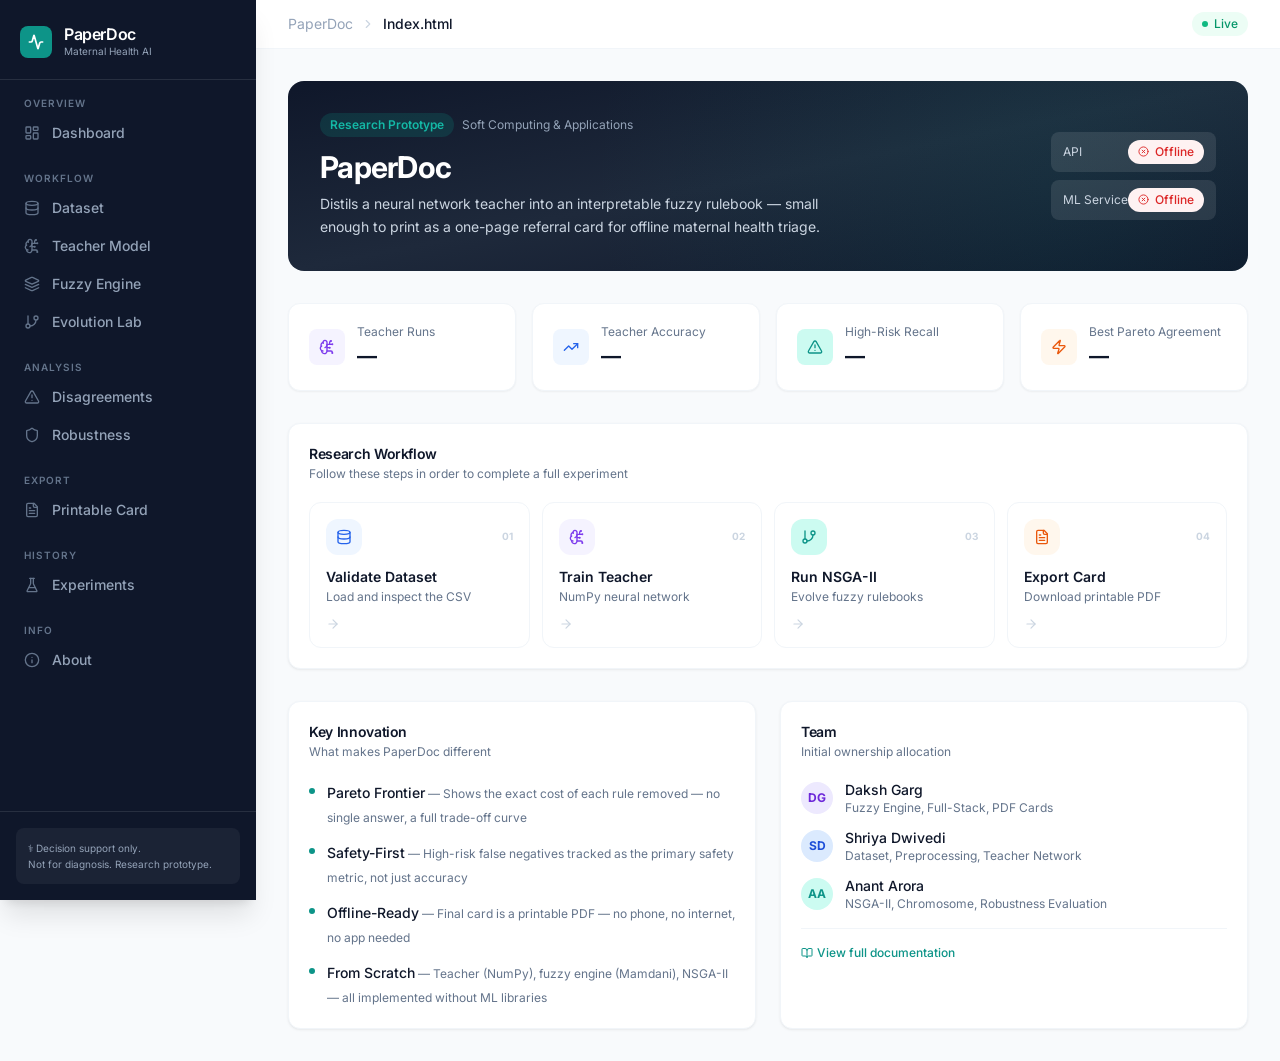
==== index.html @ ef1c9f7b "Deploy PaperDoc maternal-health frontend" ====
<!doctype html>
<html lang="en">
  <head>
    <meta charset="UTF-8" />
    <meta name="viewport" content="width=device-width, initial-scale=1.0" />
    <title>PaperDoc</title>
    <script type="module" crossorigin src="/assets/index-Bn9u6QjT.js"></script>
    <link rel="stylesheet" crossorigin href="/assets/index-B3t8Y9xu.css">
  </head>
  <body class="bg-slate-50">
    <div id="root"></div>
  </body>
</html>
---- assets/index-B3t8Y9xu.css ----
@import"https://fonts.googleapis.com/css2?family=Inter:wght@300;400;500;600;700&display=swap";*,:before,:after{--tw-border-spacing-x: 0;--tw-border-spacing-y: 0;--tw-translate-x: 0;--tw-translate-y: 0;--tw-rotate: 0;--tw-skew-x: 0;--tw-skew-y: 0;--tw-scale-x: 1;--tw-scale-y: 1;--tw-pan-x: ;--tw-pan-y: ;--tw-pinch-zoom: ;--tw-scroll-snap-strictness: proximity;--tw-gradient-from-position: ;--tw-gradient-via-position: ;--tw-gradient-to-position: ;--tw-ordinal: ;--tw-slashed-zero: ;--tw-numeric-figure: ;--tw-numeric-spacing: ;--tw-numeric-fraction: ;--tw-ring-inset: ;--tw-ring-offset-width: 0px;--tw-ring-offset-color: #fff;--tw-ring-color: rgb(59 130 246 / .5);--tw-ring-offset-shadow: 0 0 #0000;--tw-ring-shadow: 0 0 #0000;--tw-shadow: 0 0 #0000;--tw-shadow-colored: 0 0 #0000;--tw-blur: ;--tw-brightness: ;--tw-contrast: ;--tw-grayscale: ;--tw-hue-rotate: ;--tw-invert: ;--tw-saturate: ;--tw-sepia: ;--tw-drop-shadow: ;--tw-backdrop-blur: ;--tw-backdrop-brightness: ;--tw-backdrop-contrast: ;--tw-backdrop-grayscale: ;--tw-backdrop-hue-rotate: ;--tw-backdrop-invert: ;--tw-backdrop-opacity: ;--tw-backdrop-saturate: ;--tw-backdrop-sepia: ;--tw-contain-size: ;--tw-contain-layout: ;--tw-contain-paint: ;--tw-contain-style: }::backdrop{--tw-border-spacing-x: 0;--tw-border-spacing-y: 0;--tw-translate-x: 0;--tw-translate-y: 0;--tw-rotate: 0;--tw-skew-x: 0;--tw-skew-y: 0;--tw-scale-x: 1;--tw-scale-y: 1;--tw-pan-x: ;--tw-pan-y: ;--tw-pinch-zoom: ;--tw-scroll-snap-strictness: proximity;--tw-gradient-from-position: ;--tw-gradient-via-position: ;--tw-gradient-to-position: ;--tw-ordinal: ;--tw-slashed-zero: ;--tw-numeric-figure: ;--tw-numeric-spacing: ;--tw-numeric-fraction: ;--tw-ring-inset: ;--tw-ring-offset-width: 0px;--tw-ring-offset-color: #fff;--tw-ring-color: rgb(59 130 246 / .5);--tw-ring-offset-shadow: 0 0 #0000;--tw-ring-shadow: 0 0 #0000;--tw-shadow: 0 0 #0000;--tw-shadow-colored: 0 0 #0000;--tw-blur: ;--tw-brightness: ;--tw-contrast: ;--tw-grayscale: ;--tw-hue-rotate: ;--tw-invert: ;--tw-saturate: ;--tw-sepia: ;--tw-drop-shadow: ;--tw-backdrop-blur: ;--tw-backdrop-brightness: ;--tw-backdrop-contrast: ;--tw-backdrop-grayscale: ;--tw-backdrop-hue-rotate: ;--tw-backdrop-invert: ;--tw-backdrop-opacity: ;--tw-backdrop-saturate: ;--tw-backdrop-sepia: ;--tw-contain-size: ;--tw-contain-layout: ;--tw-contain-paint: ;--tw-contain-style: }*,:before,:after{box-sizing:border-box;border-width:0;border-style:solid;border-color:#e5e7eb}:before,:after{--tw-content: ""}html,:host{line-height:1.5;-webkit-text-size-adjust:100%;-moz-tab-size:4;-o-tab-size:4;tab-size:4;font-family:Inter,system-ui,sans-serif;font-feature-settings:normal;font-variation-settings:normal;-webkit-tap-highlight-color:transparent}body{margin:0;line-height:inherit}hr{height:0;color:inherit;border-top-width:1px}abbr:where([title]){-webkit-text-decoration:underline dotted;text-decoration:underline dotted}h1,h2,h3,h4,h5,h6{font-size:inherit;font-weight:inherit}a{color:inherit;text-decoration:inherit}b,strong{font-weight:bolder}code,kbd,samp,pre{font-family:ui-monospace,SFMono-Regular,Menlo,Monaco,Consolas,Liberation Mono,Courier New,monospace;font-feature-settings:normal;font-variation-settings:normal;font-size:1em}small{font-size:80%}sub,sup{font-size:75%;line-height:0;position:relative;vertical-align:baseline}sub{bottom:-.25em}sup{top:-.5em}table{text-indent:0;border-color:inherit;border-collapse:collapse}button,input,optgroup,select,textarea{font-family:inherit;font-feature-settings:inherit;font-variation-settings:inherit;font-size:100%;font-weight:inherit;line-height:inherit;letter-spacing:inherit;color:inherit;margin:0;padding:0}button,select{text-transform:none}button,input:where([type=button]),input:where([type=reset]),input:where([type=submit]){-webkit-appearance:button;background-color:transparent;background-image:none}:-moz-focusring{outline:auto}:-moz-ui-invalid{box-shadow:none}progress{vertical-align:baseline}::-webkit-inner-spin-button,::-webkit-outer-spin-button{height:auto}[type=search]{-webkit-appearance:textfield;outline-offset:-2px}::-webkit-search-decoration{-webkit-appearance:none}::-webkit-file-upload-button{-webkit-appearance:button;font:inherit}summary{display:list-item}blockquote,dl,dd,h1,h2,h3,h4,h5,h6,hr,figure,p,pre{margin:0}fieldset{margin:0;padding:0}legend{padding:0}ol,ul,menu{list-style:none;margin:0;padding:0}dialog{padding:0}textarea{resize:vertical}input::-moz-placeholder,textarea::-moz-placeholder{opacity:1;color:#9ca3af}input::placeholder,textarea::placeholder{opacity:1;color:#9ca3af}button,[role=button]{cursor:pointer}:disabled{cursor:default}img,svg,video,canvas,audio,iframe,embed,object{display:block;vertical-align:middle}img,video{max-width:100%;height:auto}[hidden]:where(:not([hidden=until-found])){display:none}*{--tw-border-opacity: 1;border-color:rgb(226 232 240 / var(--tw-border-opacity, 1))}body{--tw-bg-opacity: 1;background-color:rgb(248 250 252 / var(--tw-bg-opacity, 1));--tw-text-opacity: 1;color:rgb(30 41 59 / var(--tw-text-opacity, 1));-webkit-font-smoothing:antialiased;-moz-osx-font-smoothing:grayscale;font-family:Inter,system-ui,sans-serif}:focus-visible{outline:2px solid transparent;outline-offset:2px;--tw-ring-offset-shadow: var(--tw-ring-inset) 0 0 0 var(--tw-ring-offset-width) var(--tw-ring-offset-color);--tw-ring-shadow: var(--tw-ring-inset) 0 0 0 calc(2px + var(--tw-ring-offset-width)) var(--tw-ring-color);box-shadow:var(--tw-ring-offset-shadow),var(--tw-ring-shadow),var(--tw-shadow, 0 0 #0000);--tw-ring-opacity: 1;--tw-ring-color: rgb(13 148 136 / var(--tw-ring-opacity, 1));--tw-ring-offset-width: 2px}.btn-primary{display:inline-flex;align-items:center;gap:.5rem;border-radius:.5rem;--tw-bg-opacity: 1;background-color:rgb(13 148 136 / var(--tw-bg-opacity, 1));padding:.5rem 1rem;font-size:.875rem;line-height:1.25rem;font-weight:500;--tw-text-opacity: 1;color:rgb(255 255 255 / var(--tw-text-opacity, 1));--tw-shadow: 0 1px 2px 0 rgb(0 0 0 / .05);--tw-shadow-colored: 0 1px 2px 0 var(--tw-shadow-color);box-shadow:var(--tw-ring-offset-shadow, 0 0 #0000),var(--tw-ring-shadow, 0 0 #0000),var(--tw-shadow);transition-property:all;transition-timing-function:cubic-bezier(.4,0,.2,1);transition-duration:.15s}.btn-primary:hover{--tw-bg-opacity: 1;background-color:rgb(15 118 110 / var(--tw-bg-opacity, 1))}.btn-primary:active{--tw-scale-x: .95;--tw-scale-y: .95;transform:translate(var(--tw-translate-x),var(--tw-translate-y)) rotate(var(--tw-rotate)) skew(var(--tw-skew-x)) skewY(var(--tw-skew-y)) scaleX(var(--tw-scale-x)) scaleY(var(--tw-scale-y))}.btn-primary:disabled{cursor:not-allowed;opacity:.4}.btn-secondary{display:inline-flex;align-items:center;gap:.5rem;border-radius:.5rem;border-width:1px;--tw-border-opacity: 1;border-color:rgb(226 232 240 / var(--tw-border-opacity, 1));--tw-bg-opacity: 1;background-color:rgb(255 255 255 / var(--tw-bg-opacity, 1));padding:.5rem 1rem;font-size:.875rem;line-height:1.25rem;font-weight:500;--tw-text-opacity: 1;color:rgb(51 65 85 / var(--tw-text-opacity, 1));--tw-shadow: 0 1px 2px 0 rgb(0 0 0 / .05);--tw-shadow-colored: 0 1px 2px 0 var(--tw-shadow-color);box-shadow:var(--tw-ring-offset-shadow, 0 0 #0000),var(--tw-ring-shadow, 0 0 #0000),var(--tw-shadow);transition-property:all;transition-timing-function:cubic-bezier(.4,0,.2,1);transition-duration:.15s}.btn-secondary:hover{--tw-border-opacity: 1;border-color:rgb(203 213 225 / var(--tw-border-opacity, 1));--tw-bg-opacity: 1;background-color:rgb(248 250 252 / var(--tw-bg-opacity, 1))}.btn-secondary:active{--tw-scale-x: .95;--tw-scale-y: .95;transform:translate(var(--tw-translate-x),var(--tw-translate-y)) rotate(var(--tw-rotate)) skew(var(--tw-skew-x)) skewY(var(--tw-skew-y)) scaleX(var(--tw-scale-x)) scaleY(var(--tw-scale-y))}.btn-secondary:disabled{cursor:not-allowed;opacity:.4}.btn-navy{display:inline-flex;align-items:center;gap:.5rem;border-radius:.5rem;--tw-bg-opacity: 1;background-color:rgb(15 23 42 / var(--tw-bg-opacity, 1));padding:.5rem 1rem;font-size:.875rem;line-height:1.25rem;font-weight:500;--tw-text-opacity: 1;color:rgb(255 255 255 / var(--tw-text-opacity, 1));--tw-shadow: 0 1px 2px 0 rgb(0 0 0 / .05);--tw-shadow-colored: 0 1px 2px 0 var(--tw-shadow-color);box-shadow:var(--tw-ring-offset-shadow, 0 0 #0000),var(--tw-ring-shadow, 0 0 #0000),var(--tw-shadow);transition-property:all;transition-timing-function:cubic-bezier(.4,0,.2,1);transition-duration:.15s}.btn-navy:hover{--tw-bg-opacity: 1;background-color:rgb(30 41 59 / var(--tw-bg-opacity, 1))}.btn-navy:active{--tw-scale-x: .95;--tw-scale-y: .95;transform:translate(var(--tw-translate-x),var(--tw-translate-y)) rotate(var(--tw-rotate)) skew(var(--tw-skew-x)) skewY(var(--tw-skew-y)) scaleX(var(--tw-scale-x)) scaleY(var(--tw-scale-y))}.btn-navy:disabled{cursor:not-allowed;opacity:.4}.input-field{width:100%;border-radius:.5rem;border-width:1px;--tw-border-opacity: 1;border-color:rgb(226 232 240 / var(--tw-border-opacity, 1));--tw-bg-opacity: 1;background-color:rgb(255 255 255 / var(--tw-bg-opacity, 1));padding:.5rem .75rem;font-size:.875rem;line-height:1.25rem;transition-property:color,background-color,border-color,text-decoration-color,fill,stroke;transition-timing-function:cubic-bezier(.4,0,.2,1);transition-duration:.15s}.input-field::-moz-placeholder{--tw-text-opacity: 1;color:rgb(148 163 184 / var(--tw-text-opacity, 1))}.input-field::placeholder{--tw-text-opacity: 1;color:rgb(148 163 184 / var(--tw-text-opacity, 1))}.input-field:focus{--tw-border-opacity: 1;border-color:rgb(13 148 136 / var(--tw-border-opacity, 1));outline:2px solid transparent;outline-offset:2px;--tw-ring-offset-shadow: var(--tw-ring-inset) 0 0 0 var(--tw-ring-offset-width) var(--tw-ring-offset-color);--tw-ring-shadow: var(--tw-ring-inset) 0 0 0 calc(2px + var(--tw-ring-offset-width)) var(--tw-ring-color);box-shadow:var(--tw-ring-offset-shadow),var(--tw-ring-shadow),var(--tw-shadow, 0 0 #0000);--tw-ring-color: rgb(13 148 136 / .3)}.badge-high{display:inline-flex;align-items:center;border-radius:9999px;--tw-bg-opacity: 1;background-color:rgb(254 226 226 / var(--tw-bg-opacity, 1));padding:.125rem .5rem;font-size:11px;font-weight:600;--tw-text-opacity: 1;color:rgb(185 28 28 / var(--tw-text-opacity, 1))}.badge-mid{display:inline-flex;align-items:center;border-radius:9999px;--tw-bg-opacity: 1;background-color:rgb(254 243 199 / var(--tw-bg-opacity, 1));padding:.125rem .5rem;font-size:11px;font-weight:600;--tw-text-opacity: 1;color:rgb(180 83 9 / var(--tw-text-opacity, 1))}.badge-low{display:inline-flex;align-items:center;border-radius:9999px;--tw-bg-opacity: 1;background-color:rgb(209 250 229 / var(--tw-bg-opacity, 1));padding:.125rem .5rem;font-size:11px;font-weight:600;--tw-text-opacity: 1;color:rgb(4 120 87 / var(--tw-text-opacity, 1))}.stat-card{border-radius:.75rem;border-width:1px;--tw-border-opacity: 1;border-color:rgb(241 245 249 / var(--tw-border-opacity, 1));--tw-bg-opacity: 1;background-color:rgb(255 255 255 / var(--tw-bg-opacity, 1));padding:1.25rem;--tw-shadow: 0 1px 2px 0 rgb(0 0 0 / .05);--tw-shadow-colored: 0 1px 2px 0 var(--tw-shadow-color);box-shadow:var(--tw-ring-offset-shadow, 0 0 #0000),var(--tw-ring-shadow, 0 0 #0000),var(--tw-shadow);transition-property:box-shadow;transition-timing-function:cubic-bezier(.4,0,.2,1);transition-duration:.15s}.stat-card:hover{--tw-shadow: 0 4px 6px -1px rgb(0 0 0 / .1), 0 2px 4px -2px rgb(0 0 0 / .1);--tw-shadow-colored: 0 4px 6px -1px var(--tw-shadow-color), 0 2px 4px -2px var(--tw-shadow-color);box-shadow:var(--tw-ring-offset-shadow, 0 0 #0000),var(--tw-ring-shadow, 0 0 #0000),var(--tw-shadow)}.section-title{font-size:1.25rem;line-height:1.75rem;font-weight:600;letter-spacing:-.025em;--tw-text-opacity: 1;color:rgb(15 23 42 / var(--tw-text-opacity, 1))}.page-header{margin-bottom:1.5rem;border-bottom-width:1px;--tw-border-opacity: 1;border-color:rgb(241 245 249 / var(--tw-border-opacity, 1));padding-bottom:1rem}.collapse{visibility:collapse}.static{position:static}.fixed{position:fixed}.absolute{position:absolute}.relative{position:relative}.sticky{position:sticky}.inset-0{top:0;right:0;bottom:0;left:0}.top-0{top:0}.z-10{z-index:10}.z-20{z-index:20}.mx-auto{margin-left:auto;margin-right:auto}.mb-1{margin-bottom:.25rem}.mb-2{margin-bottom:.5rem}.mb-3{margin-bottom:.75rem}.mb-4{margin-bottom:1rem}.mb-5{margin-bottom:1.25rem}.ml-1{margin-left:.25rem}.ml-2{margin-left:.5rem}.ml-4{margin-left:1rem}.ml-64{margin-left:16rem}.ml-auto{margin-left:auto}.mt-0\.5{margin-top:.125rem}.mt-1{margin-top:.25rem}.mt-1\.5{margin-top:.375rem}.mt-2{margin-top:.5rem}.mt-3{margin-top:.75rem}.mt-4{margin-top:1rem}.block{display:block}.inline-block{display:inline-block}.flex{display:flex}.inline-flex{display:inline-flex}.table{display:table}.grid{display:grid}.contents{display:contents}.hidden{display:none}.h-0\.5{height:.125rem}.h-1{height:.25rem}.h-1\.5{height:.375rem}.h-10{height:2.5rem}.h-14{height:3.5rem}.h-2{height:.5rem}.h-28{height:7rem}.h-3{height:.75rem}.h-3\.5{height:.875rem}.h-56{height:14rem}.h-6{height:1.5rem}.h-64{height:16rem}.h-8{height:2rem}.h-9{height:2.25rem}.h-full{height:100%}.max-h-48{max-height:12rem}.max-h-72{max-height:18rem}.min-h-screen{min-height:100vh}.w-1{width:.25rem}.w-1\.5{width:.375rem}.w-10{width:2.5rem}.w-14{width:3.5rem}.w-2\.5{width:.625rem}.w-20{width:5rem}.w-3{width:.75rem}.w-3\.5{width:.875rem}.w-6{width:1.5rem}.w-64{width:16rem}.w-8{width:2rem}.w-9{width:2.25rem}.w-fit{width:-moz-fit-content;width:fit-content}.w-full{width:100%}.min-w-24{min-width:6rem}.min-w-40{min-width:10rem}.max-w-3xl{max-width:48rem}.max-w-5xl{max-width:64rem}.max-w-6xl{max-width:72rem}.max-w-lg{max-width:32rem}.max-w-sm{max-width:24rem}.max-w-xs{max-width:20rem}.flex-1{flex:1 1 0%}.shrink-0{flex-shrink:0}.border-collapse{border-collapse:collapse}@keyframes pulse{50%{opacity:.5}}.animate-pulse{animation:pulse 2s cubic-bezier(.4,0,.6,1) infinite}@keyframes spin{to{transform:rotate(360deg)}}.animate-spin{animation:spin 1s linear infinite}.cursor-pointer{cursor:pointer}.appearance-none{-webkit-appearance:none;-moz-appearance:none;appearance:none}.grid-cols-2{grid-template-columns:repeat(2,minmax(0,1fr))}.grid-cols-3{grid-template-columns:repeat(3,minmax(0,1fr))}.flex-col{flex-direction:column}.flex-wrap{flex-wrap:wrap}.items-start{align-items:flex-start}.items-end{align-items:flex-end}.items-center{align-items:center}.justify-center{justify-content:center}.justify-between{justify-content:space-between}.gap-1{gap:.25rem}.gap-1\.5{gap:.375rem}.gap-2{gap:.5rem}.gap-3{gap:.75rem}.gap-4{gap:1rem}.gap-6{gap:1.5rem}.space-y-0\.5>:not([hidden])~:not([hidden]){--tw-space-y-reverse: 0;margin-top:calc(.125rem * calc(1 - var(--tw-space-y-reverse)));margin-bottom:calc(.125rem * var(--tw-space-y-reverse))}.space-y-1>:not([hidden])~:not([hidden]){--tw-space-y-reverse: 0;margin-top:calc(.25rem * calc(1 - var(--tw-space-y-reverse)));margin-bottom:calc(.25rem * var(--tw-space-y-reverse))}.space-y-1\.5>:not([hidden])~:not([hidden]){--tw-space-y-reverse: 0;margin-top:calc(.375rem * calc(1 - var(--tw-space-y-reverse)));margin-bottom:calc(.375rem * var(--tw-space-y-reverse))}.space-y-2>:not([hidden])~:not([hidden]){--tw-space-y-reverse: 0;margin-top:calc(.5rem * calc(1 - var(--tw-space-y-reverse)));margin-bottom:calc(.5rem * var(--tw-space-y-reverse))}.space-y-3>:not([hidden])~:not([hidden]){--tw-space-y-reverse: 0;margin-top:calc(.75rem * calc(1 - var(--tw-space-y-reverse)));margin-bottom:calc(.75rem * var(--tw-space-y-reverse))}.space-y-4>:not([hidden])~:not([hidden]){--tw-space-y-reverse: 0;margin-top:calc(1rem * calc(1 - var(--tw-space-y-reverse)));margin-bottom:calc(1rem * var(--tw-space-y-reverse))}.space-y-5>:not([hidden])~:not([hidden]){--tw-space-y-reverse: 0;margin-top:calc(1.25rem * calc(1 - var(--tw-space-y-reverse)));margin-bottom:calc(1.25rem * var(--tw-space-y-reverse))}.space-y-6>:not([hidden])~:not([hidden]){--tw-space-y-reverse: 0;margin-top:calc(1.5rem * calc(1 - var(--tw-space-y-reverse)));margin-bottom:calc(1.5rem * var(--tw-space-y-reverse))}.space-y-8>:not([hidden])~:not([hidden]){--tw-space-y-reverse: 0;margin-top:calc(2rem * calc(1 - var(--tw-space-y-reverse)));margin-bottom:calc(2rem * var(--tw-space-y-reverse))}.overflow-auto{overflow:auto}.overflow-hidden{overflow:hidden}.overflow-x-auto{overflow-x:auto}.overflow-y-auto{overflow-y:auto}.truncate{overflow:hidden;text-overflow:ellipsis;white-space:nowrap}.rounded-2xl{border-radius:1rem}.rounded-full{border-radius:9999px}.rounded-lg{border-radius:.5rem}.rounded-sm{border-radius:.125rem}.rounded-xl{border-radius:.75rem}.border{border-width:1px}.border-2{border-width:2px}.border-b{border-bottom-width:1px}.border-t{border-top-width:1px}.border-accent\/30{border-color:#0d94884d}.border-amber-100{--tw-border-opacity: 1;border-color:rgb(254 243 199 / var(--tw-border-opacity, 1))}.border-amber-200{--tw-border-opacity: 1;border-color:rgb(253 230 138 / var(--tw-border-opacity, 1))}.border-emerald-100{--tw-border-opacity: 1;border-color:rgb(209 250 229 / var(--tw-border-opacity, 1))}.border-emerald-200{--tw-border-opacity: 1;border-color:rgb(167 243 208 / var(--tw-border-opacity, 1))}.border-red-100{--tw-border-opacity: 1;border-color:rgb(254 226 226 / var(--tw-border-opacity, 1))}.border-red-200{--tw-border-opacity: 1;border-color:rgb(254 202 202 / var(--tw-border-opacity, 1))}.border-slate-100{--tw-border-opacity: 1;border-color:rgb(241 245 249 / var(--tw-border-opacity, 1))}.border-slate-200{--tw-border-opacity: 1;border-color:rgb(226 232 240 / var(--tw-border-opacity, 1))}.border-slate-400{--tw-border-opacity: 1;border-color:rgb(148 163 184 / var(--tw-border-opacity, 1))}.border-slate-50{--tw-border-opacity: 1;border-color:rgb(248 250 252 / var(--tw-border-opacity, 1))}.border-white\/10{border-color:#ffffff1a}.border-white\/30{border-color:#ffffff4d}.border-t-white{--tw-border-opacity: 1;border-top-color:rgb(255 255 255 / var(--tw-border-opacity, 1))}.bg-accent{--tw-bg-opacity: 1;background-color:rgb(13 148 136 / var(--tw-bg-opacity, 1))}.bg-accent-muted{--tw-bg-opacity: 1;background-color:rgb(204 251 241 / var(--tw-bg-opacity, 1))}.bg-accent\/20{background-color:#0d948833}.bg-amber-100{--tw-bg-opacity: 1;background-color:rgb(254 243 199 / var(--tw-bg-opacity, 1))}.bg-amber-50{--tw-bg-opacity: 1;background-color:rgb(255 251 235 / var(--tw-bg-opacity, 1))}.bg-blue-100{--tw-bg-opacity: 1;background-color:rgb(219 234 254 / var(--tw-bg-opacity, 1))}.bg-blue-50{--tw-bg-opacity: 1;background-color:rgb(239 246 255 / var(--tw-bg-opacity, 1))}.bg-emerald-100{--tw-bg-opacity: 1;background-color:rgb(209 250 229 / var(--tw-bg-opacity, 1))}.bg-emerald-50{--tw-bg-opacity: 1;background-color:rgb(236 253 245 / var(--tw-bg-opacity, 1))}.bg-emerald-500{--tw-bg-opacity: 1;background-color:rgb(16 185 129 / var(--tw-bg-opacity, 1))}.bg-indigo-50{--tw-bg-opacity: 1;background-color:rgb(238 242 255 / var(--tw-bg-opacity, 1))}.bg-navy{--tw-bg-opacity: 1;background-color:rgb(15 23 42 / var(--tw-bg-opacity, 1))}.bg-orange-50{--tw-bg-opacity: 1;background-color:rgb(255 247 237 / var(--tw-bg-opacity, 1))}.bg-purple-50{--tw-bg-opacity: 1;background-color:rgb(250 245 255 / var(--tw-bg-opacity, 1))}.bg-red-100{--tw-bg-opacity: 1;background-color:rgb(254 226 226 / var(--tw-bg-opacity, 1))}.bg-red-50{--tw-bg-opacity: 1;background-color:rgb(254 242 242 / var(--tw-bg-opacity, 1))}.bg-red-600{--tw-bg-opacity: 1;background-color:rgb(220 38 38 / var(--tw-bg-opacity, 1))}.bg-slate-100{--tw-bg-opacity: 1;background-color:rgb(241 245 249 / var(--tw-bg-opacity, 1))}.bg-slate-200{--tw-bg-opacity: 1;background-color:rgb(226 232 240 / var(--tw-bg-opacity, 1))}.bg-slate-400{--tw-bg-opacity: 1;background-color:rgb(148 163 184 / var(--tw-bg-opacity, 1))}.bg-slate-50,.bg-surface{--tw-bg-opacity: 1;background-color:rgb(248 250 252 / var(--tw-bg-opacity, 1))}.bg-teal-100{--tw-bg-opacity: 1;background-color:rgb(204 251 241 / var(--tw-bg-opacity, 1))}.bg-violet-100{--tw-bg-opacity: 1;background-color:rgb(237 233 254 / var(--tw-bg-opacity, 1))}.bg-violet-50{--tw-bg-opacity: 1;background-color:rgb(245 243 255 / var(--tw-bg-opacity, 1))}.bg-white{--tw-bg-opacity: 1;background-color:rgb(255 255 255 / var(--tw-bg-opacity, 1))}.bg-white\/10{background-color:#ffffff1a}.bg-white\/5{background-color:#ffffff0d}.bg-gradient-to-br{background-image:linear-gradient(to bottom right,var(--tw-gradient-stops))}.from-navy{--tw-gradient-from: #0f172a var(--tw-gradient-from-position);--tw-gradient-to: rgb(15 23 42 / 0) var(--tw-gradient-to-position);--tw-gradient-stops: var(--tw-gradient-from), var(--tw-gradient-to)}.via-navy-light{--tw-gradient-to: rgb(30 41 59 / 0) var(--tw-gradient-to-position);--tw-gradient-stops: var(--tw-gradient-from), #1e293b var(--tw-gradient-via-position), var(--tw-gradient-to)}.to-navy{--tw-gradient-to: #0f172a var(--tw-gradient-to-position)}.p-2{padding:.5rem}.p-3{padding:.75rem}.p-4{padding:1rem}.p-5{padding:1.25rem}.p-8{padding:2rem}.px-1\.5{padding-left:.375rem;padding-right:.375rem}.px-2{padding-left:.5rem;padding-right:.5rem}.px-2\.5{padding-left:.625rem;padding-right:.625rem}.px-3{padding-left:.75rem;padding-right:.75rem}.px-4{padding-left:1rem;padding-right:1rem}.px-5{padding-left:1.25rem;padding-right:1.25rem}.px-8{padding-left:2rem;padding-right:2rem}.py-0\.5{padding-top:.125rem;padding-bottom:.125rem}.py-1{padding-top:.25rem;padding-bottom:.25rem}.py-1\.5{padding-top:.375rem;padding-bottom:.375rem}.py-16{padding-top:4rem;padding-bottom:4rem}.py-2{padding-top:.5rem;padding-bottom:.5rem}.py-2\.5{padding-top:.625rem;padding-bottom:.625rem}.py-3{padding-top:.75rem;padding-bottom:.75rem}.py-4{padding-top:1rem;padding-bottom:1rem}.pb-0{padding-bottom:0}.pb-3{padding-bottom:.75rem}.pb-5{padding-bottom:1.25rem}.pr-4{padding-right:1rem}.pt-2{padding-top:.5rem}.pt-4{padding-top:1rem}.pt-5{padding-top:1.25rem}.pt-6{padding-top:1.5rem}.text-left{text-align:left}.text-center{text-align:center}.text-right{text-align:right}.font-mono{font-family:ui-monospace,SFMono-Regular,Menlo,Monaco,Consolas,Liberation Mono,Courier New,monospace}.text-2xl{font-size:1.5rem;line-height:2rem}.text-3xl{font-size:1.875rem;line-height:2.25rem}.text-\[10px\]{font-size:10px}.text-\[11px\]{font-size:11px}.text-\[9px\]{font-size:9px}.text-base{font-size:1rem;line-height:1.5rem}.text-lg{font-size:1.125rem;line-height:1.75rem}.text-sm{font-size:.875rem;line-height:1.25rem}.text-xl{font-size:1.25rem;line-height:1.75rem}.text-xs{font-size:.75rem;line-height:1rem}.font-bold{font-weight:700}.font-medium{font-weight:500}.font-normal{font-weight:400}.font-semibold{font-weight:600}.uppercase{text-transform:uppercase}.capitalize{text-transform:capitalize}.leading-none{line-height:1}.leading-relaxed{line-height:1.625}.leading-tight{line-height:1.25}.tracking-tight{letter-spacing:-.025em}.tracking-widest{letter-spacing:.1em}.text-accent{--tw-text-opacity: 1;color:rgb(13 148 136 / var(--tw-text-opacity, 1))}.text-accent-light{--tw-text-opacity: 1;color:rgb(20 184 166 / var(--tw-text-opacity, 1))}.text-amber-600{--tw-text-opacity: 1;color:rgb(217 119 6 / var(--tw-text-opacity, 1))}.text-amber-700{--tw-text-opacity: 1;color:rgb(180 83 9 / var(--tw-text-opacity, 1))}.text-amber-800{--tw-text-opacity: 1;color:rgb(146 64 14 / var(--tw-text-opacity, 1))}.text-blue-600{--tw-text-opacity: 1;color:rgb(37 99 235 / var(--tw-text-opacity, 1))}.text-blue-700{--tw-text-opacity: 1;color:rgb(29 78 216 / var(--tw-text-opacity, 1))}.text-emerald-600{--tw-text-opacity: 1;color:rgb(5 150 105 / var(--tw-text-opacity, 1))}.text-emerald-700{--tw-text-opacity: 1;color:rgb(4 120 87 / var(--tw-text-opacity, 1))}.text-indigo-600{--tw-text-opacity: 1;color:rgb(79 70 229 / var(--tw-text-opacity, 1))}.text-navy{--tw-text-opacity: 1;color:rgb(15 23 42 / var(--tw-text-opacity, 1))}.text-orange-600{--tw-text-opacity: 1;color:rgb(234 88 12 / var(--tw-text-opacity, 1))}.text-purple-600{--tw-text-opacity: 1;color:rgb(147 51 234 / var(--tw-text-opacity, 1))}.text-red-500{--tw-text-opacity: 1;color:rgb(239 68 68 / var(--tw-text-opacity, 1))}.text-red-600{--tw-text-opacity: 1;color:rgb(220 38 38 / var(--tw-text-opacity, 1))}.text-red-700{--tw-text-opacity: 1;color:rgb(185 28 28 / var(--tw-text-opacity, 1))}.text-slate-300{--tw-text-opacity: 1;color:rgb(203 213 225 / var(--tw-text-opacity, 1))}.text-slate-400{--tw-text-opacity: 1;color:rgb(148 163 184 / var(--tw-text-opacity, 1))}.text-slate-500{--tw-text-opacity: 1;color:rgb(100 116 139 / var(--tw-text-opacity, 1))}.text-slate-600{--tw-text-opacity: 1;color:rgb(71 85 105 / var(--tw-text-opacity, 1))}.text-slate-700{--tw-text-opacity: 1;color:rgb(51 65 85 / var(--tw-text-opacity, 1))}.text-slate-800{--tw-text-opacity: 1;color:rgb(30 41 59 / var(--tw-text-opacity, 1))}.text-teal-700{--tw-text-opacity: 1;color:rgb(15 118 110 / var(--tw-text-opacity, 1))}.text-violet-600{--tw-text-opacity: 1;color:rgb(124 58 237 / var(--tw-text-opacity, 1))}.text-violet-700{--tw-text-opacity: 1;color:rgb(109 40 217 / var(--tw-text-opacity, 1))}.text-white{--tw-text-opacity: 1;color:rgb(255 255 255 / var(--tw-text-opacity, 1))}.underline{text-decoration-line:underline}.line-through{text-decoration-line:line-through}.accent-teal-600{accent-color:#0d9488}.opacity-10{opacity:.1}.opacity-40{opacity:.4}.opacity-60{opacity:.6}.shadow-card{--tw-shadow: 0 1px 3px 0 rgba(0,0,0,.06), 0 1px 2px -1px rgba(0,0,0,.06);--tw-shadow-colored: 0 1px 3px 0 var(--tw-shadow-color), 0 1px 2px -1px var(--tw-shadow-color);box-shadow:var(--tw-ring-offset-shadow, 0 0 #0000),var(--tw-ring-shadow, 0 0 #0000),var(--tw-shadow)}.shadow-xl{--tw-shadow: 0 20px 25px -5px rgb(0 0 0 / .1), 0 8px 10px -6px rgb(0 0 0 / .1);--tw-shadow-colored: 0 20px 25px -5px var(--tw-shadow-color), 0 8px 10px -6px var(--tw-shadow-color);box-shadow:var(--tw-ring-offset-shadow, 0 0 #0000),var(--tw-ring-shadow, 0 0 #0000),var(--tw-shadow)}.filter{filter:var(--tw-blur) var(--tw-brightness) var(--tw-contrast) var(--tw-grayscale) var(--tw-hue-rotate) var(--tw-invert) var(--tw-saturate) var(--tw-sepia) var(--tw-drop-shadow)}.transition-all{transition-property:all;transition-timing-function:cubic-bezier(.4,0,.2,1);transition-duration:.15s}.transition-colors{transition-property:color,background-color,border-color,text-decoration-color,fill,stroke;transition-timing-function:cubic-bezier(.4,0,.2,1);transition-duration:.15s}.duration-150{transition-duration:.15s}.duration-200{transition-duration:.2s}::-webkit-scrollbar{width:6px;height:6px}::-webkit-scrollbar-track{background-color:transparent}::-webkit-scrollbar-thumb{border-radius:9999px;--tw-bg-opacity: 1;background-color:rgb(203 213 225 / var(--tw-bg-opacity, 1))}::-webkit-scrollbar-thumb:hover{--tw-bg-opacity: 1;background-color:rgb(148 163 184 / var(--tw-bg-opacity, 1))}.page-enter{animation:fadeSlideIn .2s ease-out}@keyframes fadeSlideIn{0%{opacity:0;transform:translateY(8px)}to{opacity:1;transform:translateY(0)}}.nav-active-glow{box-shadow:inset 3px 0 #0d9488}.last\:border-0:last-child{border-width:0px}.hover\:border-accent\/30:hover{border-color:#0d94884d}.hover\:bg-accent-dark:hover{--tw-bg-opacity: 1;background-color:rgb(15 118 110 / var(--tw-bg-opacity, 1))}.hover\:bg-slate-50:hover{--tw-bg-opacity: 1;background-color:rgb(248 250 252 / var(--tw-bg-opacity, 1))}.hover\:bg-white\/5:hover{background-color:#ffffff0d}.hover\:text-accent-dark:hover{--tw-text-opacity: 1;color:rgb(15 118 110 / var(--tw-text-opacity, 1))}.hover\:text-navy:hover{--tw-text-opacity: 1;color:rgb(15 23 42 / var(--tw-text-opacity, 1))}.hover\:text-slate-200:hover{--tw-text-opacity: 1;color:rgb(226 232 240 / var(--tw-text-opacity, 1))}.hover\:shadow-card-hover:hover{--tw-shadow: 0 4px 12px 0 rgba(0,0,0,.08);--tw-shadow-colored: 0 4px 12px 0 var(--tw-shadow-color);box-shadow:var(--tw-ring-offset-shadow, 0 0 #0000),var(--tw-ring-shadow, 0 0 #0000),var(--tw-shadow)}.focus\:outline-none:focus{outline:2px solid transparent;outline-offset:2px}.focus\:ring-2:focus{--tw-ring-offset-shadow: var(--tw-ring-inset) 0 0 0 var(--tw-ring-offset-width) var(--tw-ring-offset-color);--tw-ring-shadow: var(--tw-ring-inset) 0 0 0 calc(2px + var(--tw-ring-offset-width)) var(--tw-ring-color);box-shadow:var(--tw-ring-offset-shadow),var(--tw-ring-shadow),var(--tw-shadow, 0 0 #0000)}.focus\:ring-accent\/30:focus{--tw-ring-color: rgb(13 148 136 / .3)}.disabled\:opacity-50:disabled{opacity:.5}.group:hover .group-hover\:translate-x-1{--tw-translate-x: .25rem;transform:translate(var(--tw-translate-x),var(--tw-translate-y)) rotate(var(--tw-rotate)) skew(var(--tw-skew-x)) skewY(var(--tw-skew-y)) scaleX(var(--tw-scale-x)) scaleY(var(--tw-scale-y))}.group:hover .group-hover\:text-accent{--tw-text-opacity: 1;color:rgb(13 148 136 / var(--tw-text-opacity, 1))}@media (min-width: 640px){.sm\:grid-cols-2{grid-template-columns:repeat(2,minmax(0,1fr))}.sm\:grid-cols-3{grid-template-columns:repeat(3,minmax(0,1fr))}}@media (min-width: 768px){.md\:flex-row{flex-direction:row}.md\:items-center{align-items:center}}@media (min-width: 1024px){.lg\:col-span-1{grid-column:span 1 / span 1}.lg\:col-span-2{grid-column:span 2 / span 2}.lg\:grid-cols-2{grid-template-columns:repeat(2,minmax(0,1fr))}.lg\:grid-cols-3{grid-template-columns:repeat(3,minmax(0,1fr))}.lg\:grid-cols-4{grid-template-columns:repeat(4,minmax(0,1fr))}.lg\:grid-cols-6{grid-template-columns:repeat(6,minmax(0,1fr))}}
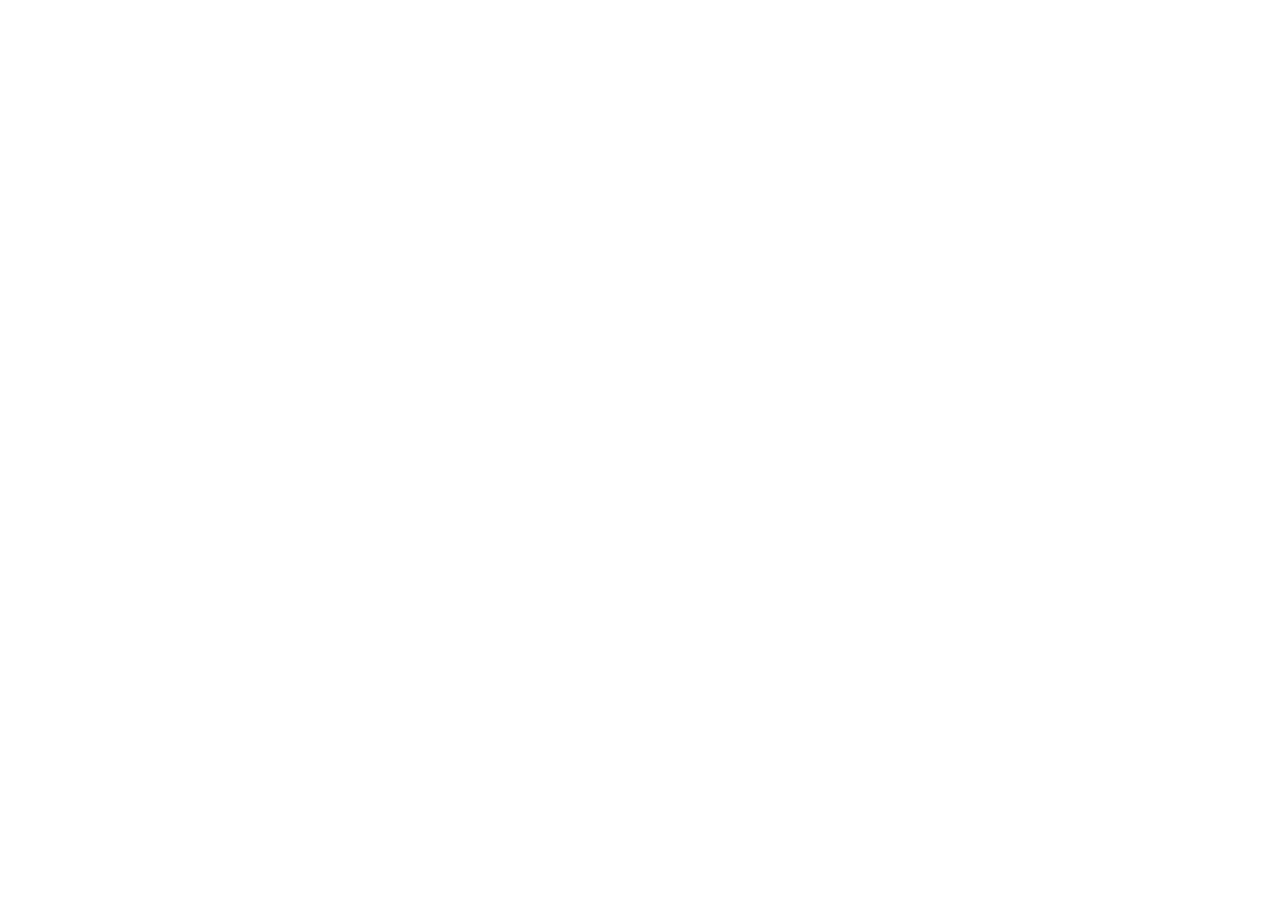
==== commit c66f4ba2: "Fix base path for GitHub Pages subdirectory" ====
--- a/index.html
+++ b/index.html
@@ -4,8 +4,8 @@
     <meta charset="UTF-8" />
     <meta name="viewport" content="width=device-width, initial-scale=1.0" />
     <title>PaperDoc</title>
-    <script type="module" crossorigin src="/assets/index-Bn9u6QjT.js"></script>
-    <link rel="stylesheet" crossorigin href="/assets/index-B3t8Y9xu.css">
+    <script type="module" crossorigin src="/paperdoc-live/assets/index-CsKZD4eZ.js"></script>
+    <link rel="stylesheet" crossorigin href="/paperdoc-live/assets/index-B3t8Y9xu.css">
   </head>
   <body class="bg-slate-50">
     <div id="root"></div>
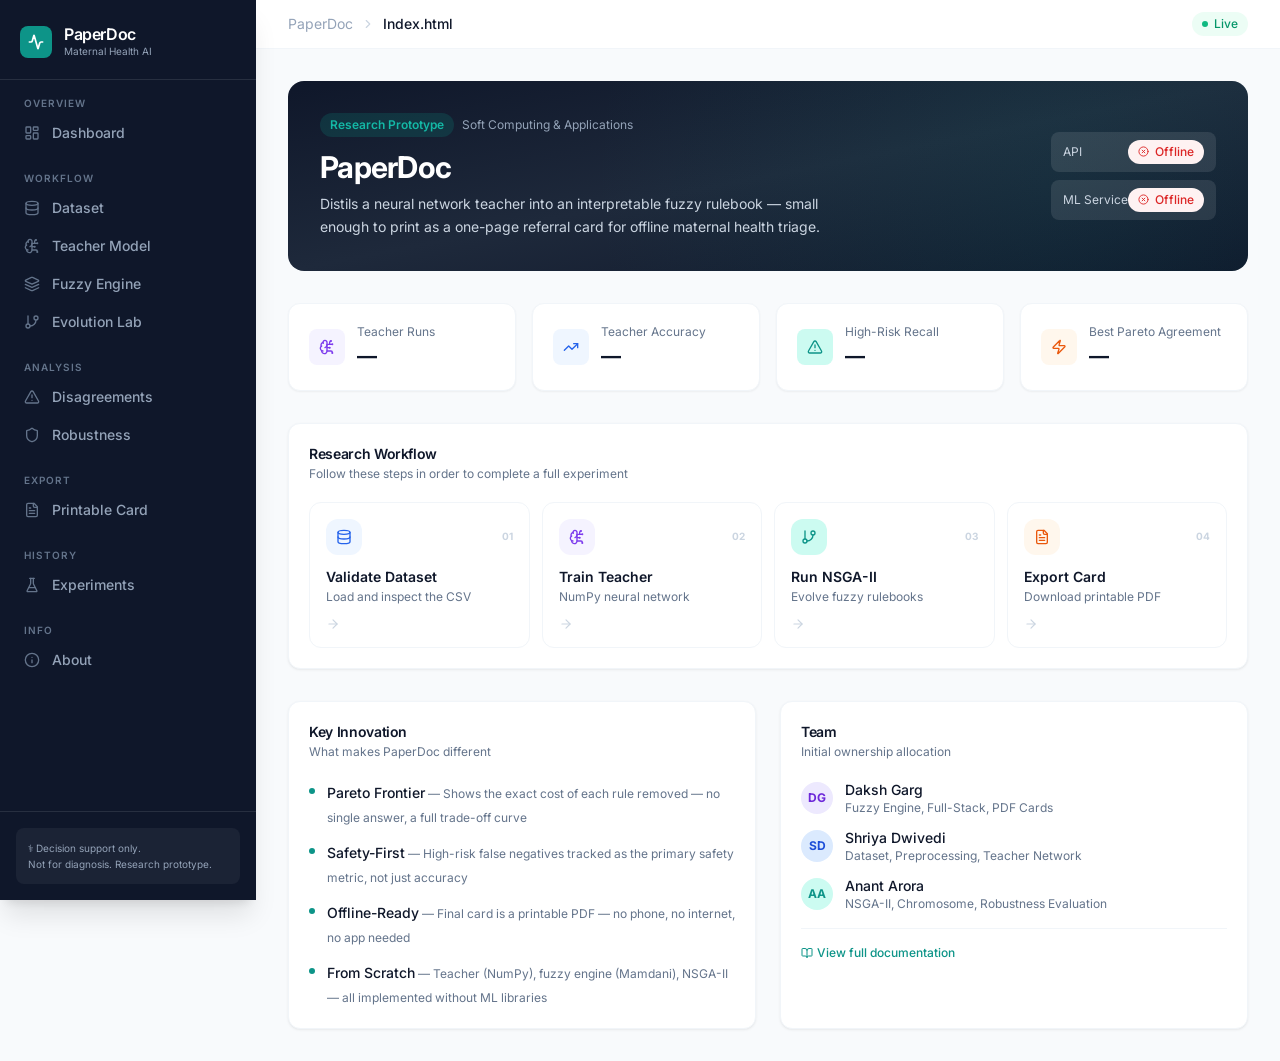
==== commit e9125fdc: "Fix dashboard API online status when Mongo is optional" ====
--- a/index.html
+++ b/index.html
@@ -4,8 +4,8 @@
     <meta charset="UTF-8" />
     <meta name="viewport" content="width=device-width, initial-scale=1.0" />
     <title>PaperDoc</title>
-    <script type="module" crossorigin src="/paperdoc-live/assets/index-CsKZD4eZ.js"></script>
-    <link rel="stylesheet" crossorigin href="/paperdoc-live/assets/index-B3t8Y9xu.css">
+    <script type="module" crossorigin src="/assets/index-DegbWxGJ.js"></script>
+    <link rel="stylesheet" crossorigin href="/assets/index-B3t8Y9xu.css">
   </head>
   <body class="bg-slate-50">
     <div id="root"></div>
--- a/assets/index-B3t8Y9xu.css
+++ b/assets/index-B3t8Y9xu.css
@@ -0,0 +1 @@
+@import"https://fonts.googleapis.com/css2?family=Inter:wght@300;400;500;600;700&display=swap";*,:before,:after{--tw-border-spacing-x: 0;--tw-border-spacing-y: 0;--tw-translate-x: 0;--tw-translate-y: 0;--tw-rotate: 0;--tw-skew-x: 0;--tw-skew-y: 0;--tw-scale-x: 1;--tw-scale-y: 1;--tw-pan-x: ;--tw-pan-y: ;--tw-pinch-zoom: ;--tw-scroll-snap-strictness: proximity;--tw-gradient-from-position: ;--tw-gradient-via-position: ;--tw-gradient-to-position: ;--tw-ordinal: ;--tw-slashed-zero: ;--tw-numeric-figure: ;--tw-numeric-spacing: ;--tw-numeric-fraction: ;--tw-ring-inset: ;--tw-ring-offset-width: 0px;--tw-ring-offset-color: #fff;--tw-ring-color: rgb(59 130 246 / .5);--tw-ring-offset-shadow: 0 0 #0000;--tw-ring-shadow: 0 0 #0000;--tw-shadow: 0 0 #0000;--tw-shadow-colored: 0 0 #0000;--tw-blur: ;--tw-brightness: ;--tw-contrast: ;--tw-grayscale: ;--tw-hue-rotate: ;--tw-invert: ;--tw-saturate: ;--tw-sepia: ;--tw-drop-shadow: ;--tw-backdrop-blur: ;--tw-backdrop-brightness: ;--tw-backdrop-contrast: ;--tw-backdrop-grayscale: ;--tw-backdrop-hue-rotate: ;--tw-backdrop-invert: ;--tw-backdrop-opacity: ;--tw-backdrop-saturate: ;--tw-backdrop-sepia: ;--tw-contain-size: ;--tw-contain-layout: ;--tw-contain-paint: ;--tw-contain-style: }::backdrop{--tw-border-spacing-x: 0;--tw-border-spacing-y: 0;--tw-translate-x: 0;--tw-translate-y: 0;--tw-rotate: 0;--tw-skew-x: 0;--tw-skew-y: 0;--tw-scale-x: 1;--tw-scale-y: 1;--tw-pan-x: ;--tw-pan-y: ;--tw-pinch-zoom: ;--tw-scroll-snap-strictness: proximity;--tw-gradient-from-position: ;--tw-gradient-via-position: ;--tw-gradient-to-position: ;--tw-ordinal: ;--tw-slashed-zero: ;--tw-numeric-figure: ;--tw-numeric-spacing: ;--tw-numeric-fraction: ;--tw-ring-inset: ;--tw-ring-offset-width: 0px;--tw-ring-offset-color: #fff;--tw-ring-color: rgb(59 130 246 / .5);--tw-ring-offset-shadow: 0 0 #0000;--tw-ring-shadow: 0 0 #0000;--tw-shadow: 0 0 #0000;--tw-shadow-colored: 0 0 #0000;--tw-blur: ;--tw-brightness: ;--tw-contrast: ;--tw-grayscale: ;--tw-hue-rotate: ;--tw-invert: ;--tw-saturate: ;--tw-sepia: ;--tw-drop-shadow: ;--tw-backdrop-blur: ;--tw-backdrop-brightness: ;--tw-backdrop-contrast: ;--tw-backdrop-grayscale: ;--tw-backdrop-hue-rotate: ;--tw-backdrop-invert: ;--tw-backdrop-opacity: ;--tw-backdrop-saturate: ;--tw-backdrop-sepia: ;--tw-contain-size: ;--tw-contain-layout: ;--tw-contain-paint: ;--tw-contain-style: }*,:before,:after{box-sizing:border-box;border-width:0;border-style:solid;border-color:#e5e7eb}:before,:after{--tw-content: ""}html,:host{line-height:1.5;-webkit-text-size-adjust:100%;-moz-tab-size:4;-o-tab-size:4;tab-size:4;font-family:Inter,system-ui,sans-serif;font-feature-settings:normal;font-variation-settings:normal;-webkit-tap-highlight-color:transparent}body{margin:0;line-height:inherit}hr{height:0;color:inherit;border-top-width:1px}abbr:where([title]){-webkit-text-decoration:underline dotted;text-decoration:underline dotted}h1,h2,h3,h4,h5,h6{font-size:inherit;font-weight:inherit}a{color:inherit;text-decoration:inherit}b,strong{font-weight:bolder}code,kbd,samp,pre{font-family:ui-monospace,SFMono-Regular,Menlo,Monaco,Consolas,Liberation Mono,Courier New,monospace;font-feature-settings:normal;font-variation-settings:normal;font-size:1em}small{font-size:80%}sub,sup{font-size:75%;line-height:0;position:relative;vertical-align:baseline}sub{bottom:-.25em}sup{top:-.5em}table{text-indent:0;border-color:inherit;border-collapse:collapse}button,input,optgroup,select,textarea{font-family:inherit;font-feature-settings:inherit;font-variation-settings:inherit;font-size:100%;font-weight:inherit;line-height:inherit;letter-spacing:inherit;color:inherit;margin:0;padding:0}button,select{text-transform:none}button,input:where([type=button]),input:where([type=reset]),input:where([type=submit]){-webkit-appearance:button;background-color:transparent;background-image:none}:-moz-focusring{outline:auto}:-moz-ui-invalid{box-shadow:none}progress{vertical-align:baseline}::-webkit-inner-spin-button,::-webkit-outer-spin-button{height:auto}[type=search]{-webkit-appearance:textfield;outline-offset:-2px}::-webkit-search-decoration{-webkit-appearance:none}::-webkit-file-upload-button{-webkit-appearance:button;font:inherit}summary{display:list-item}blockquote,dl,dd,h1,h2,h3,h4,h5,h6,hr,figure,p,pre{margin:0}fieldset{margin:0;padding:0}legend{padding:0}ol,ul,menu{list-style:none;margin:0;padding:0}dialog{padding:0}textarea{resize:vertical}input::-moz-placeholder,textarea::-moz-placeholder{opacity:1;color:#9ca3af}input::placeholder,textarea::placeholder{opacity:1;color:#9ca3af}button,[role=button]{cursor:pointer}:disabled{cursor:default}img,svg,video,canvas,audio,iframe,embed,object{display:block;vertical-align:middle}img,video{max-width:100%;height:auto}[hidden]:where(:not([hidden=until-found])){display:none}*{--tw-border-opacity: 1;border-color:rgb(226 232 240 / var(--tw-border-opacity, 1))}body{--tw-bg-opacity: 1;background-color:rgb(248 250 252 / var(--tw-bg-opacity, 1));--tw-text-opacity: 1;color:rgb(30 41 59 / var(--tw-text-opacity, 1));-webkit-font-smoothing:antialiased;-moz-osx-font-smoothing:grayscale;font-family:Inter,system-ui,sans-serif}:focus-visible{outline:2px solid transparent;outline-offset:2px;--tw-ring-offset-shadow: var(--tw-ring-inset) 0 0 0 var(--tw-ring-offset-width) var(--tw-ring-offset-color);--tw-ring-shadow: var(--tw-ring-inset) 0 0 0 calc(2px + var(--tw-ring-offset-width)) var(--tw-ring-color);box-shadow:var(--tw-ring-offset-shadow),var(--tw-ring-shadow),var(--tw-shadow, 0 0 #0000);--tw-ring-opacity: 1;--tw-ring-color: rgb(13 148 136 / var(--tw-ring-opacity, 1));--tw-ring-offset-width: 2px}.btn-primary{display:inline-flex;align-items:center;gap:.5rem;border-radius:.5rem;--tw-bg-opacity: 1;background-color:rgb(13 148 136 / var(--tw-bg-opacity, 1));padding:.5rem 1rem;font-size:.875rem;line-height:1.25rem;font-weight:500;--tw-text-opacity: 1;color:rgb(255 255 255 / var(--tw-text-opacity, 1));--tw-shadow: 0 1px 2px 0 rgb(0 0 0 / .05);--tw-shadow-colored: 0 1px 2px 0 var(--tw-shadow-color);box-shadow:var(--tw-ring-offset-shadow, 0 0 #0000),var(--tw-ring-shadow, 0 0 #0000),var(--tw-shadow);transition-property:all;transition-timing-function:cubic-bezier(.4,0,.2,1);transition-duration:.15s}.btn-primary:hover{--tw-bg-opacity: 1;background-color:rgb(15 118 110 / var(--tw-bg-opacity, 1))}.btn-primary:active{--tw-scale-x: .95;--tw-scale-y: .95;transform:translate(var(--tw-translate-x),var(--tw-translate-y)) rotate(var(--tw-rotate)) skew(var(--tw-skew-x)) skewY(var(--tw-skew-y)) scaleX(var(--tw-scale-x)) scaleY(var(--tw-scale-y))}.btn-primary:disabled{cursor:not-allowed;opacity:.4}.btn-secondary{display:inline-flex;align-items:center;gap:.5rem;border-radius:.5rem;border-width:1px;--tw-border-opacity: 1;border-color:rgb(226 232 240 / var(--tw-border-opacity, 1));--tw-bg-opacity: 1;background-color:rgb(255 255 255 / var(--tw-bg-opacity, 1));padding:.5rem 1rem;font-size:.875rem;line-height:1.25rem;font-weight:500;--tw-text-opacity: 1;color:rgb(51 65 85 / var(--tw-text-opacity, 1));--tw-shadow: 0 1px 2px 0 rgb(0 0 0 / .05);--tw-shadow-colored: 0 1px 2px 0 var(--tw-shadow-color);box-shadow:var(--tw-ring-offset-shadow, 0 0 #0000),var(--tw-ring-shadow, 0 0 #0000),var(--tw-shadow);transition-property:all;transition-timing-function:cubic-bezier(.4,0,.2,1);transition-duration:.15s}.btn-secondary:hover{--tw-border-opacity: 1;border-color:rgb(203 213 225 / var(--tw-border-opacity, 1));--tw-bg-opacity: 1;background-color:rgb(248 250 252 / var(--tw-bg-opacity, 1))}.btn-secondary:active{--tw-scale-x: .95;--tw-scale-y: .95;transform:translate(var(--tw-translate-x),var(--tw-translate-y)) rotate(var(--tw-rotate)) skew(var(--tw-skew-x)) skewY(var(--tw-skew-y)) scaleX(var(--tw-scale-x)) scaleY(var(--tw-scale-y))}.btn-secondary:disabled{cursor:not-allowed;opacity:.4}.btn-navy{display:inline-flex;align-items:center;gap:.5rem;border-radius:.5rem;--tw-bg-opacity: 1;background-color:rgb(15 23 42 / var(--tw-bg-opacity, 1));padding:.5rem 1rem;font-size:.875rem;line-height:1.25rem;font-weight:500;--tw-text-opacity: 1;color:rgb(255 255 255 / var(--tw-text-opacity, 1));--tw-shadow: 0 1px 2px 0 rgb(0 0 0 / .05);--tw-shadow-colored: 0 1px 2px 0 var(--tw-shadow-color);box-shadow:var(--tw-ring-offset-shadow, 0 0 #0000),var(--tw-ring-shadow, 0 0 #0000),var(--tw-shadow);transition-property:all;transition-timing-function:cubic-bezier(.4,0,.2,1);transition-duration:.15s}.btn-navy:hover{--tw-bg-opacity: 1;background-color:rgb(30 41 59 / var(--tw-bg-opacity, 1))}.btn-navy:active{--tw-scale-x: .95;--tw-scale-y: .95;transform:translate(var(--tw-translate-x),var(--tw-translate-y)) rotate(var(--tw-rotate)) skew(var(--tw-skew-x)) skewY(var(--tw-skew-y)) scaleX(var(--tw-scale-x)) scaleY(var(--tw-scale-y))}.btn-navy:disabled{cursor:not-allowed;opacity:.4}.input-field{width:100%;border-radius:.5rem;border-width:1px;--tw-border-opacity: 1;border-color:rgb(226 232 240 / var(--tw-border-opacity, 1));--tw-bg-opacity: 1;background-color:rgb(255 255 255 / var(--tw-bg-opacity, 1));padding:.5rem .75rem;font-size:.875rem;line-height:1.25rem;transition-property:color,background-color,border-color,text-decoration-color,fill,stroke;transition-timing-function:cubic-bezier(.4,0,.2,1);transition-duration:.15s}.input-field::-moz-placeholder{--tw-text-opacity: 1;color:rgb(148 163 184 / var(--tw-text-opacity, 1))}.input-field::placeholder{--tw-text-opacity: 1;color:rgb(148 163 184 / var(--tw-text-opacity, 1))}.input-field:focus{--tw-border-opacity: 1;border-color:rgb(13 148 136 / var(--tw-border-opacity, 1));outline:2px solid transparent;outline-offset:2px;--tw-ring-offset-shadow: var(--tw-ring-inset) 0 0 0 var(--tw-ring-offset-width) var(--tw-ring-offset-color);--tw-ring-shadow: var(--tw-ring-inset) 0 0 0 calc(2px + var(--tw-ring-offset-width)) var(--tw-ring-color);box-shadow:var(--tw-ring-offset-shadow),var(--tw-ring-shadow),var(--tw-shadow, 0 0 #0000);--tw-ring-color: rgb(13 148 136 / .3)}.badge-high{display:inline-flex;align-items:center;border-radius:9999px;--tw-bg-opacity: 1;background-color:rgb(254 226 226 / var(--tw-bg-opacity, 1));padding:.125rem .5rem;font-size:11px;font-weight:600;--tw-text-opacity: 1;color:rgb(185 28 28 / var(--tw-text-opacity, 1))}.badge-mid{display:inline-flex;align-items:center;border-radius:9999px;--tw-bg-opacity: 1;background-color:rgb(254 243 199 / var(--tw-bg-opacity, 1));padding:.125rem .5rem;font-size:11px;font-weight:600;--tw-text-opacity: 1;color:rgb(180 83 9 / var(--tw-text-opacity, 1))}.badge-low{display:inline-flex;align-items:center;border-radius:9999px;--tw-bg-opacity: 1;background-color:rgb(209 250 229 / var(--tw-bg-opacity, 1));padding:.125rem .5rem;font-size:11px;font-weight:600;--tw-text-opacity: 1;color:rgb(4 120 87 / var(--tw-text-opacity, 1))}.stat-card{border-radius:.75rem;border-width:1px;--tw-border-opacity: 1;border-color:rgb(241 245 249 / var(--tw-border-opacity, 1));--tw-bg-opacity: 1;background-color:rgb(255 255 255 / var(--tw-bg-opacity, 1));padding:1.25rem;--tw-shadow: 0 1px 2px 0 rgb(0 0 0 / .05);--tw-shadow-colored: 0 1px 2px 0 var(--tw-shadow-color);box-shadow:var(--tw-ring-offset-shadow, 0 0 #0000),var(--tw-ring-shadow, 0 0 #0000),var(--tw-shadow);transition-property:box-shadow;transition-timing-function:cubic-bezier(.4,0,.2,1);transition-duration:.15s}.stat-card:hover{--tw-shadow: 0 4px 6px -1px rgb(0 0 0 / .1), 0 2px 4px -2px rgb(0 0 0 / .1);--tw-shadow-colored: 0 4px 6px -1px var(--tw-shadow-color), 0 2px 4px -2px var(--tw-shadow-color);box-shadow:var(--tw-ring-offset-shadow, 0 0 #0000),var(--tw-ring-shadow, 0 0 #0000),var(--tw-shadow)}.section-title{font-size:1.25rem;line-height:1.75rem;font-weight:600;letter-spacing:-.025em;--tw-text-opacity: 1;color:rgb(15 23 42 / var(--tw-text-opacity, 1))}.page-header{margin-bottom:1.5rem;border-bottom-width:1px;--tw-border-opacity: 1;border-color:rgb(241 245 249 / var(--tw-border-opacity, 1));padding-bottom:1rem}.collapse{visibility:collapse}.static{position:static}.fixed{position:fixed}.absolute{position:absolute}.relative{position:relative}.sticky{position:sticky}.inset-0{top:0;right:0;bottom:0;left:0}.top-0{top:0}.z-10{z-index:10}.z-20{z-index:20}.mx-auto{margin-left:auto;margin-right:auto}.mb-1{margin-bottom:.25rem}.mb-2{margin-bottom:.5rem}.mb-3{margin-bottom:.75rem}.mb-4{margin-bottom:1rem}.mb-5{margin-bottom:1.25rem}.ml-1{margin-left:.25rem}.ml-2{margin-left:.5rem}.ml-4{margin-left:1rem}.ml-64{margin-left:16rem}.ml-auto{margin-left:auto}.mt-0\.5{margin-top:.125rem}.mt-1{margin-top:.25rem}.mt-1\.5{margin-top:.375rem}.mt-2{margin-top:.5rem}.mt-3{margin-top:.75rem}.mt-4{margin-top:1rem}.block{display:block}.inline-block{display:inline-block}.flex{display:flex}.inline-flex{display:inline-flex}.table{display:table}.grid{display:grid}.contents{display:contents}.hidden{display:none}.h-0\.5{height:.125rem}.h-1{height:.25rem}.h-1\.5{height:.375rem}.h-10{height:2.5rem}.h-14{height:3.5rem}.h-2{height:.5rem}.h-28{height:7rem}.h-3{height:.75rem}.h-3\.5{height:.875rem}.h-56{height:14rem}.h-6{height:1.5rem}.h-64{height:16rem}.h-8{height:2rem}.h-9{height:2.25rem}.h-full{height:100%}.max-h-48{max-height:12rem}.max-h-72{max-height:18rem}.min-h-screen{min-height:100vh}.w-1{width:.25rem}.w-1\.5{width:.375rem}.w-10{width:2.5rem}.w-14{width:3.5rem}.w-2\.5{width:.625rem}.w-20{width:5rem}.w-3{width:.75rem}.w-3\.5{width:.875rem}.w-6{width:1.5rem}.w-64{width:16rem}.w-8{width:2rem}.w-9{width:2.25rem}.w-fit{width:-moz-fit-content;width:fit-content}.w-full{width:100%}.min-w-24{min-width:6rem}.min-w-40{min-width:10rem}.max-w-3xl{max-width:48rem}.max-w-5xl{max-width:64rem}.max-w-6xl{max-width:72rem}.max-w-lg{max-width:32rem}.max-w-sm{max-width:24rem}.max-w-xs{max-width:20rem}.flex-1{flex:1 1 0%}.shrink-0{flex-shrink:0}.border-collapse{border-collapse:collapse}@keyframes pulse{50%{opacity:.5}}.animate-pulse{animation:pulse 2s cubic-bezier(.4,0,.6,1) infinite}@keyframes spin{to{transform:rotate(360deg)}}.animate-spin{animation:spin 1s linear infinite}.cursor-pointer{cursor:pointer}.appearance-none{-webkit-appearance:none;-moz-appearance:none;appearance:none}.grid-cols-2{grid-template-columns:repeat(2,minmax(0,1fr))}.grid-cols-3{grid-template-columns:repeat(3,minmax(0,1fr))}.flex-col{flex-direction:column}.flex-wrap{flex-wrap:wrap}.items-start{align-items:flex-start}.items-end{align-items:flex-end}.items-center{align-items:center}.justify-center{justify-content:center}.justify-between{justify-content:space-between}.gap-1{gap:.25rem}.gap-1\.5{gap:.375rem}.gap-2{gap:.5rem}.gap-3{gap:.75rem}.gap-4{gap:1rem}.gap-6{gap:1.5rem}.space-y-0\.5>:not([hidden])~:not([hidden]){--tw-space-y-reverse: 0;margin-top:calc(.125rem * calc(1 - var(--tw-space-y-reverse)));margin-bottom:calc(.125rem * var(--tw-space-y-reverse))}.space-y-1>:not([hidden])~:not([hidden]){--tw-space-y-reverse: 0;margin-top:calc(.25rem * calc(1 - var(--tw-space-y-reverse)));margin-bottom:calc(.25rem * var(--tw-space-y-reverse))}.space-y-1\.5>:not([hidden])~:not([hidden]){--tw-space-y-reverse: 0;margin-top:calc(.375rem * calc(1 - var(--tw-space-y-reverse)));margin-bottom:calc(.375rem * var(--tw-space-y-reverse))}.space-y-2>:not([hidden])~:not([hidden]){--tw-space-y-reverse: 0;margin-top:calc(.5rem * calc(1 - var(--tw-space-y-reverse)));margin-bottom:calc(.5rem * var(--tw-space-y-reverse))}.space-y-3>:not([hidden])~:not([hidden]){--tw-space-y-reverse: 0;margin-top:calc(.75rem * calc(1 - var(--tw-space-y-reverse)));margin-bottom:calc(.75rem * var(--tw-space-y-reverse))}.space-y-4>:not([hidden])~:not([hidden]){--tw-space-y-reverse: 0;margin-top:calc(1rem * calc(1 - var(--tw-space-y-reverse)));margin-bottom:calc(1rem * var(--tw-space-y-reverse))}.space-y-5>:not([hidden])~:not([hidden]){--tw-space-y-reverse: 0;margin-top:calc(1.25rem * calc(1 - var(--tw-space-y-reverse)));margin-bottom:calc(1.25rem * var(--tw-space-y-reverse))}.space-y-6>:not([hidden])~:not([hidden]){--tw-space-y-reverse: 0;margin-top:calc(1.5rem * calc(1 - var(--tw-space-y-reverse)));margin-bottom:calc(1.5rem * var(--tw-space-y-reverse))}.space-y-8>:not([hidden])~:not([hidden]){--tw-space-y-reverse: 0;margin-top:calc(2rem * calc(1 - var(--tw-space-y-reverse)));margin-bottom:calc(2rem * var(--tw-space-y-reverse))}.overflow-auto{overflow:auto}.overflow-hidden{overflow:hidden}.overflow-x-auto{overflow-x:auto}.overflow-y-auto{overflow-y:auto}.truncate{overflow:hidden;text-overflow:ellipsis;white-space:nowrap}.rounded-2xl{border-radius:1rem}.rounded-full{border-radius:9999px}.rounded-lg{border-radius:.5rem}.rounded-sm{border-radius:.125rem}.rounded-xl{border-radius:.75rem}.border{border-width:1px}.border-2{border-width:2px}.border-b{border-bottom-width:1px}.border-t{border-top-width:1px}.border-accent\/30{border-color:#0d94884d}.border-amber-100{--tw-border-opacity: 1;border-color:rgb(254 243 199 / var(--tw-border-opacity, 1))}.border-amber-200{--tw-border-opacity: 1;border-color:rgb(253 230 138 / var(--tw-border-opacity, 1))}.border-emerald-100{--tw-border-opacity: 1;border-color:rgb(209 250 229 / var(--tw-border-opacity, 1))}.border-emerald-200{--tw-border-opacity: 1;border-color:rgb(167 243 208 / var(--tw-border-opacity, 1))}.border-red-100{--tw-border-opacity: 1;border-color:rgb(254 226 226 / var(--tw-border-opacity, 1))}.border-red-200{--tw-border-opacity: 1;border-color:rgb(254 202 202 / var(--tw-border-opacity, 1))}.border-slate-100{--tw-border-opacity: 1;border-color:rgb(241 245 249 / var(--tw-border-opacity, 1))}.border-slate-200{--tw-border-opacity: 1;border-color:rgb(226 232 240 / var(--tw-border-opacity, 1))}.border-slate-400{--tw-border-opacity: 1;border-color:rgb(148 163 184 / var(--tw-border-opacity, 1))}.border-slate-50{--tw-border-opacity: 1;border-color:rgb(248 250 252 / var(--tw-border-opacity, 1))}.border-white\/10{border-color:#ffffff1a}.border-white\/30{border-color:#ffffff4d}.border-t-white{--tw-border-opacity: 1;border-top-color:rgb(255 255 255 / var(--tw-border-opacity, 1))}.bg-accent{--tw-bg-opacity: 1;background-color:rgb(13 148 136 / var(--tw-bg-opacity, 1))}.bg-accent-muted{--tw-bg-opacity: 1;background-color:rgb(204 251 241 / var(--tw-bg-opacity, 1))}.bg-accent\/20{background-color:#0d948833}.bg-amber-100{--tw-bg-opacity: 1;background-color:rgb(254 243 199 / var(--tw-bg-opacity, 1))}.bg-amber-50{--tw-bg-opacity: 1;background-color:rgb(255 251 235 / var(--tw-bg-opacity, 1))}.bg-blue-100{--tw-bg-opacity: 1;background-color:rgb(219 234 254 / var(--tw-bg-opacity, 1))}.bg-blue-50{--tw-bg-opacity: 1;background-color:rgb(239 246 255 / var(--tw-bg-opacity, 1))}.bg-emerald-100{--tw-bg-opacity: 1;background-color:rgb(209 250 229 / var(--tw-bg-opacity, 1))}.bg-emerald-50{--tw-bg-opacity: 1;background-color:rgb(236 253 245 / var(--tw-bg-opacity, 1))}.bg-emerald-500{--tw-bg-opacity: 1;background-color:rgb(16 185 129 / var(--tw-bg-opacity, 1))}.bg-indigo-50{--tw-bg-opacity: 1;background-color:rgb(238 242 255 / var(--tw-bg-opacity, 1))}.bg-navy{--tw-bg-opacity: 1;background-color:rgb(15 23 42 / var(--tw-bg-opacity, 1))}.bg-orange-50{--tw-bg-opacity: 1;background-color:rgb(255 247 237 / var(--tw-bg-opacity, 1))}.bg-purple-50{--tw-bg-opacity: 1;background-color:rgb(250 245 255 / var(--tw-bg-opacity, 1))}.bg-red-100{--tw-bg-opacity: 1;background-color:rgb(254 226 226 / var(--tw-bg-opacity, 1))}.bg-red-50{--tw-bg-opacity: 1;background-color:rgb(254 242 242 / var(--tw-bg-opacity, 1))}.bg-red-600{--tw-bg-opacity: 1;background-color:rgb(220 38 38 / var(--tw-bg-opacity, 1))}.bg-slate-100{--tw-bg-opacity: 1;background-color:rgb(241 245 249 / var(--tw-bg-opacity, 1))}.bg-slate-200{--tw-bg-opacity: 1;background-color:rgb(226 232 240 / var(--tw-bg-opacity, 1))}.bg-slate-400{--tw-bg-opacity: 1;background-color:rgb(148 163 184 / var(--tw-bg-opacity, 1))}.bg-slate-50,.bg-surface{--tw-bg-opacity: 1;background-color:rgb(248 250 252 / var(--tw-bg-opacity, 1))}.bg-teal-100{--tw-bg-opacity: 1;background-color:rgb(204 251 241 / var(--tw-bg-opacity, 1))}.bg-violet-100{--tw-bg-opacity: 1;background-color:rgb(237 233 254 / var(--tw-bg-opacity, 1))}.bg-violet-50{--tw-bg-opacity: 1;background-color:rgb(245 243 255 / var(--tw-bg-opacity, 1))}.bg-white{--tw-bg-opacity: 1;background-color:rgb(255 255 255 / var(--tw-bg-opacity, 1))}.bg-white\/10{background-color:#ffffff1a}.bg-white\/5{background-color:#ffffff0d}.bg-gradient-to-br{background-image:linear-gradient(to bottom right,var(--tw-gradient-stops))}.from-navy{--tw-gradient-from: #0f172a var(--tw-gradient-from-position);--tw-gradient-to: rgb(15 23 42 / 0) var(--tw-gradient-to-position);--tw-gradient-stops: var(--tw-gradient-from), var(--tw-gradient-to)}.via-navy-light{--tw-gradient-to: rgb(30 41 59 / 0) var(--tw-gradient-to-position);--tw-gradient-stops: var(--tw-gradient-from), #1e293b var(--tw-gradient-via-position), var(--tw-gradient-to)}.to-navy{--tw-gradient-to: #0f172a var(--tw-gradient-to-position)}.p-2{padding:.5rem}.p-3{padding:.75rem}.p-4{padding:1rem}.p-5{padding:1.25rem}.p-8{padding:2rem}.px-1\.5{padding-left:.375rem;padding-right:.375rem}.px-2{padding-left:.5rem;padding-right:.5rem}.px-2\.5{padding-left:.625rem;padding-right:.625rem}.px-3{padding-left:.75rem;padding-right:.75rem}.px-4{padding-left:1rem;padding-right:1rem}.px-5{padding-left:1.25rem;padding-right:1.25rem}.px-8{padding-left:2rem;padding-right:2rem}.py-0\.5{padding-top:.125rem;padding-bottom:.125rem}.py-1{padding-top:.25rem;padding-bottom:.25rem}.py-1\.5{padding-top:.375rem;padding-bottom:.375rem}.py-16{padding-top:4rem;padding-bottom:4rem}.py-2{padding-top:.5rem;padding-bottom:.5rem}.py-2\.5{padding-top:.625rem;padding-bottom:.625rem}.py-3{padding-top:.75rem;padding-bottom:.75rem}.py-4{padding-top:1rem;padding-bottom:1rem}.pb-0{padding-bottom:0}.pb-3{padding-bottom:.75rem}.pb-5{padding-bottom:1.25rem}.pr-4{padding-right:1rem}.pt-2{padding-top:.5rem}.pt-4{padding-top:1rem}.pt-5{padding-top:1.25rem}.pt-6{padding-top:1.5rem}.text-left{text-align:left}.text-center{text-align:center}.text-right{text-align:right}.font-mono{font-family:ui-monospace,SFMono-Regular,Menlo,Monaco,Consolas,Liberation Mono,Courier New,monospace}.text-2xl{font-size:1.5rem;line-height:2rem}.text-3xl{font-size:1.875rem;line-height:2.25rem}.text-\[10px\]{font-size:10px}.text-\[11px\]{font-size:11px}.text-\[9px\]{font-size:9px}.text-base{font-size:1rem;line-height:1.5rem}.text-lg{font-size:1.125rem;line-height:1.75rem}.text-sm{font-size:.875rem;line-height:1.25rem}.text-xl{font-size:1.25rem;line-height:1.75rem}.text-xs{font-size:.75rem;line-height:1rem}.font-bold{font-weight:700}.font-medium{font-weight:500}.font-normal{font-weight:400}.font-semibold{font-weight:600}.uppercase{text-transform:uppercase}.capitalize{text-transform:capitalize}.leading-none{line-height:1}.leading-relaxed{line-height:1.625}.leading-tight{line-height:1.25}.tracking-tight{letter-spacing:-.025em}.tracking-widest{letter-spacing:.1em}.text-accent{--tw-text-opacity: 1;color:rgb(13 148 136 / var(--tw-text-opacity, 1))}.text-accent-light{--tw-text-opacity: 1;color:rgb(20 184 166 / var(--tw-text-opacity, 1))}.text-amber-600{--tw-text-opacity: 1;color:rgb(217 119 6 / var(--tw-text-opacity, 1))}.text-amber-700{--tw-text-opacity: 1;color:rgb(180 83 9 / var(--tw-text-opacity, 1))}.text-amber-800{--tw-text-opacity: 1;color:rgb(146 64 14 / var(--tw-text-opacity, 1))}.text-blue-600{--tw-text-opacity: 1;color:rgb(37 99 235 / var(--tw-text-opacity, 1))}.text-blue-700{--tw-text-opacity: 1;color:rgb(29 78 216 / var(--tw-text-opacity, 1))}.text-emerald-600{--tw-text-opacity: 1;color:rgb(5 150 105 / var(--tw-text-opacity, 1))}.text-emerald-700{--tw-text-opacity: 1;color:rgb(4 120 87 / var(--tw-text-opacity, 1))}.text-indigo-600{--tw-text-opacity: 1;color:rgb(79 70 229 / var(--tw-text-opacity, 1))}.text-navy{--tw-text-opacity: 1;color:rgb(15 23 42 / var(--tw-text-opacity, 1))}.text-orange-600{--tw-text-opacity: 1;color:rgb(234 88 12 / var(--tw-text-opacity, 1))}.text-purple-600{--tw-text-opacity: 1;color:rgb(147 51 234 / var(--tw-text-opacity, 1))}.text-red-500{--tw-text-opacity: 1;color:rgb(239 68 68 / var(--tw-text-opacity, 1))}.text-red-600{--tw-text-opacity: 1;color:rgb(220 38 38 / var(--tw-text-opacity, 1))}.text-red-700{--tw-text-opacity: 1;color:rgb(185 28 28 / var(--tw-text-opacity, 1))}.text-slate-300{--tw-text-opacity: 1;color:rgb(203 213 225 / var(--tw-text-opacity, 1))}.text-slate-400{--tw-text-opacity: 1;color:rgb(148 163 184 / var(--tw-text-opacity, 1))}.text-slate-500{--tw-text-opacity: 1;color:rgb(100 116 139 / var(--tw-text-opacity, 1))}.text-slate-600{--tw-text-opacity: 1;color:rgb(71 85 105 / var(--tw-text-opacity, 1))}.text-slate-700{--tw-text-opacity: 1;color:rgb(51 65 85 / var(--tw-text-opacity, 1))}.text-slate-800{--tw-text-opacity: 1;color:rgb(30 41 59 / var(--tw-text-opacity, 1))}.text-teal-700{--tw-text-opacity: 1;color:rgb(15 118 110 / var(--tw-text-opacity, 1))}.text-violet-600{--tw-text-opacity: 1;color:rgb(124 58 237 / var(--tw-text-opacity, 1))}.text-violet-700{--tw-text-opacity: 1;color:rgb(109 40 217 / var(--tw-text-opacity, 1))}.text-white{--tw-text-opacity: 1;color:rgb(255 255 255 / var(--tw-text-opacity, 1))}.underline{text-decoration-line:underline}.line-through{text-decoration-line:line-through}.accent-teal-600{accent-color:#0d9488}.opacity-10{opacity:.1}.opacity-40{opacity:.4}.opacity-60{opacity:.6}.shadow-card{--tw-shadow: 0 1px 3px 0 rgba(0,0,0,.06), 0 1px 2px -1px rgba(0,0,0,.06);--tw-shadow-colored: 0 1px 3px 0 var(--tw-shadow-color), 0 1px 2px -1px var(--tw-shadow-color);box-shadow:var(--tw-ring-offset-shadow, 0 0 #0000),var(--tw-ring-shadow, 0 0 #0000),var(--tw-shadow)}.shadow-xl{--tw-shadow: 0 20px 25px -5px rgb(0 0 0 / .1), 0 8px 10px -6px rgb(0 0 0 / .1);--tw-shadow-colored: 0 20px 25px -5px var(--tw-shadow-color), 0 8px 10px -6px var(--tw-shadow-color);box-shadow:var(--tw-ring-offset-shadow, 0 0 #0000),var(--tw-ring-shadow, 0 0 #0000),var(--tw-shadow)}.filter{filter:var(--tw-blur) var(--tw-brightness) var(--tw-contrast) var(--tw-grayscale) var(--tw-hue-rotate) var(--tw-invert) var(--tw-saturate) var(--tw-sepia) var(--tw-drop-shadow)}.transition-all{transition-property:all;transition-timing-function:cubic-bezier(.4,0,.2,1);transition-duration:.15s}.transition-colors{transition-property:color,background-color,border-color,text-decoration-color,fill,stroke;transition-timing-function:cubic-bezier(.4,0,.2,1);transition-duration:.15s}.duration-150{transition-duration:.15s}.duration-200{transition-duration:.2s}::-webkit-scrollbar{width:6px;height:6px}::-webkit-scrollbar-track{background-color:transparent}::-webkit-scrollbar-thumb{border-radius:9999px;--tw-bg-opacity: 1;background-color:rgb(203 213 225 / var(--tw-bg-opacity, 1))}::-webkit-scrollbar-thumb:hover{--tw-bg-opacity: 1;background-color:rgb(148 163 184 / var(--tw-bg-opacity, 1))}.page-enter{animation:fadeSlideIn .2s ease-out}@keyframes fadeSlideIn{0%{opacity:0;transform:translateY(8px)}to{opacity:1;transform:translateY(0)}}.nav-active-glow{box-shadow:inset 3px 0 #0d9488}.last\:border-0:last-child{border-width:0px}.hover\:border-accent\/30:hover{border-color:#0d94884d}.hover\:bg-accent-dark:hover{--tw-bg-opacity: 1;background-color:rgb(15 118 110 / var(--tw-bg-opacity, 1))}.hover\:bg-slate-50:hover{--tw-bg-opacity: 1;background-color:rgb(248 250 252 / var(--tw-bg-opacity, 1))}.hover\:bg-white\/5:hover{background-color:#ffffff0d}.hover\:text-accent-dark:hover{--tw-text-opacity: 1;color:rgb(15 118 110 / var(--tw-text-opacity, 1))}.hover\:text-navy:hover{--tw-text-opacity: 1;color:rgb(15 23 42 / var(--tw-text-opacity, 1))}.hover\:text-slate-200:hover{--tw-text-opacity: 1;color:rgb(226 232 240 / var(--tw-text-opacity, 1))}.hover\:shadow-card-hover:hover{--tw-shadow: 0 4px 12px 0 rgba(0,0,0,.08);--tw-shadow-colored: 0 4px 12px 0 var(--tw-shadow-color);box-shadow:var(--tw-ring-offset-shadow, 0 0 #0000),var(--tw-ring-shadow, 0 0 #0000),var(--tw-shadow)}.focus\:outline-none:focus{outline:2px solid transparent;outline-offset:2px}.focus\:ring-2:focus{--tw-ring-offset-shadow: var(--tw-ring-inset) 0 0 0 var(--tw-ring-offset-width) var(--tw-ring-offset-color);--tw-ring-shadow: var(--tw-ring-inset) 0 0 0 calc(2px + var(--tw-ring-offset-width)) var(--tw-ring-color);box-shadow:var(--tw-ring-offset-shadow),var(--tw-ring-shadow),var(--tw-shadow, 0 0 #0000)}.focus\:ring-accent\/30:focus{--tw-ring-color: rgb(13 148 136 / .3)}.disabled\:opacity-50:disabled{opacity:.5}.group:hover .group-hover\:translate-x-1{--tw-translate-x: .25rem;transform:translate(var(--tw-translate-x),var(--tw-translate-y)) rotate(var(--tw-rotate)) skew(var(--tw-skew-x)) skewY(var(--tw-skew-y)) scaleX(var(--tw-scale-x)) scaleY(var(--tw-scale-y))}.group:hover .group-hover\:text-accent{--tw-text-opacity: 1;color:rgb(13 148 136 / var(--tw-text-opacity, 1))}@media (min-width: 640px){.sm\:grid-cols-2{grid-template-columns:repeat(2,minmax(0,1fr))}.sm\:grid-cols-3{grid-template-columns:repeat(3,minmax(0,1fr))}}@media (min-width: 768px){.md\:flex-row{flex-direction:row}.md\:items-center{align-items:center}}@media (min-width: 1024px){.lg\:col-span-1{grid-column:span 1 / span 1}.lg\:col-span-2{grid-column:span 2 / span 2}.lg\:grid-cols-2{grid-template-columns:repeat(2,minmax(0,1fr))}.lg\:grid-cols-3{grid-template-columns:repeat(3,minmax(0,1fr))}.lg\:grid-cols-4{grid-template-columns:repeat(4,minmax(0,1fr))}.lg\:grid-cols-6{grid-template-columns:repeat(6,minmax(0,1fr))}}
